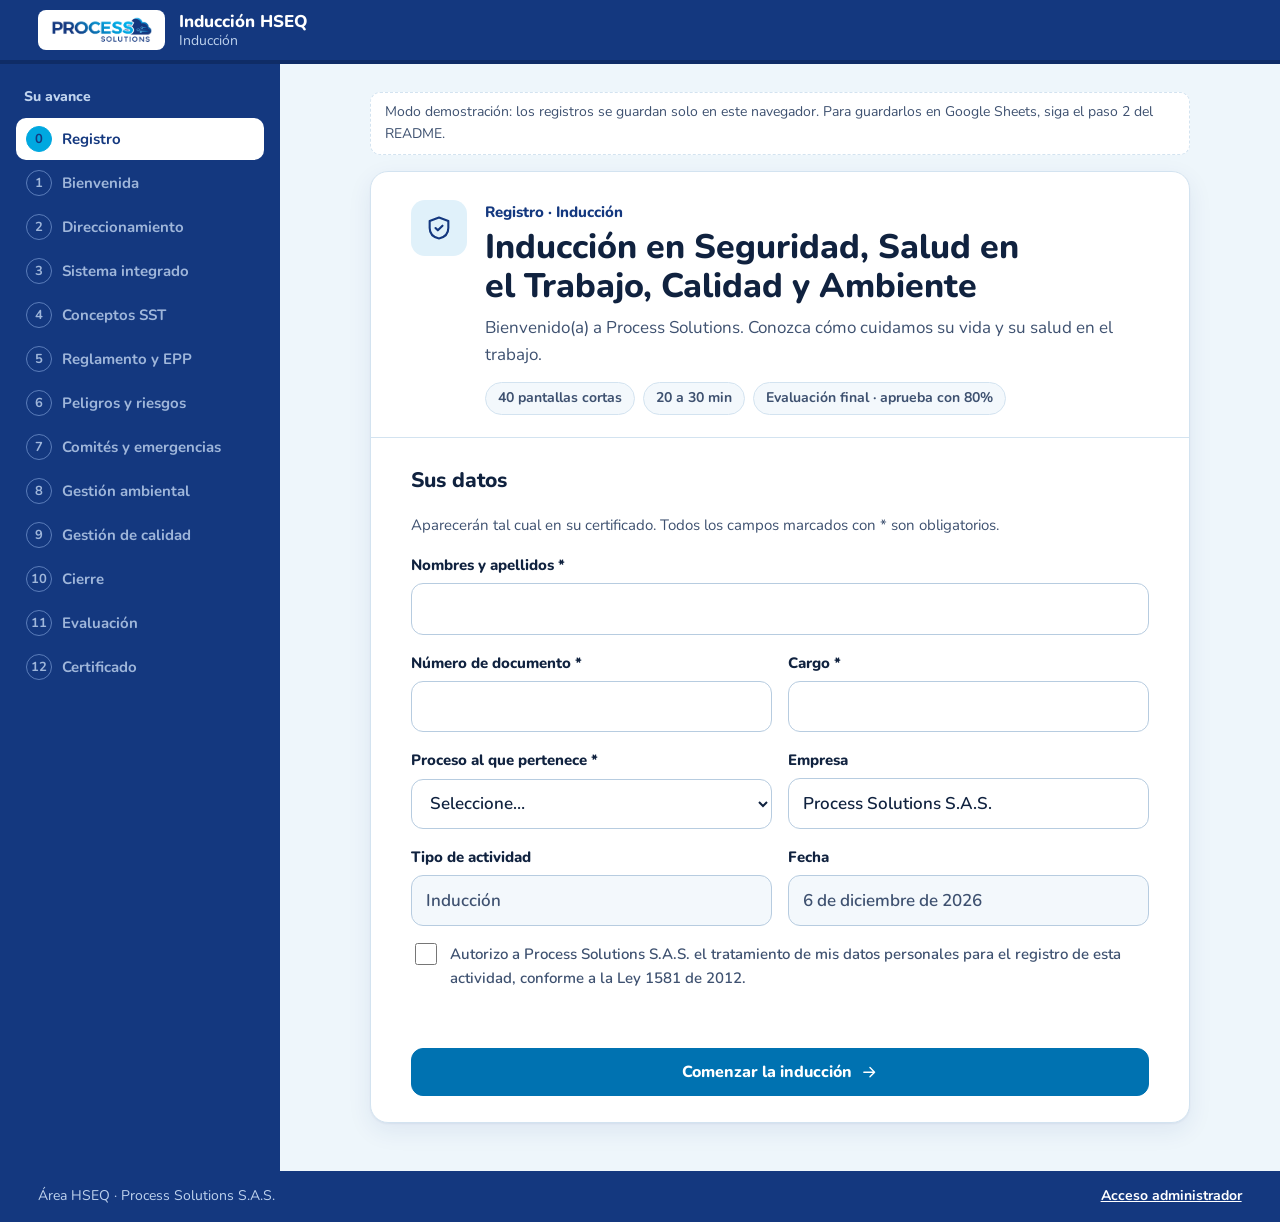
==== index.html @ 6949bd53 "Add files via upload" ====
<!DOCTYPE html>
<html lang="es">
<head>
<meta charset="utf-8">
<meta name="viewport" content="width=device-width, initial-scale=1">
<title>Inducción HSEQ · Process Solutions</title>
<link rel="icon" href="img/logo.png">
<link rel="preconnect" href="https://fonts.googleapis.com">
<link rel="preconnect" href="https://fonts.gstatic.com" crossorigin>
<link href="https://fonts.googleapis.com/css2?family=Nunito:wght@500;600;700;800;900&display=swap" rel="stylesheet">
<link rel="stylesheet" href="css/estilos.css">
</head>
<body>
  <header class="barra">
    <img src="img/logo.png" alt="Process Solutions" class="logo">
    <div class="barra-txt"><b>Inducción HSEQ</b><span id="barraTipo">Inducción</span></div>
    <span class="barra-paso" id="barraPaso"></span>
  </header>
  <div class="progreso" aria-hidden="true"><span id="progreso"></span></div>

  <div class="layout">
    <aside class="lateral" id="lateral" aria-label="Avance de la inducción"></aside>
    <div class="principal">
      <div id="avisoDemo" class="aviso-demo" hidden>Modo demostración: los registros se guardan solo en este navegador. Para guardarlos en Google Sheets, siga el paso 2 del README.</div>
      <main id="app" tabindex="-1"></main>
    </div>
  </div>

  <footer class="pie">
    <span>Área HSEQ · Process Solutions S.A.S.</span>
    <a href="admin.html" class="pie-admin">Acceso administrador</a>
  </footer>

  <script src="js/config.js"></script>
  <script src="js/contenido.js"></script>
  <script src="js/evaluacion.js"></script>
  <script src="js/comun.js"></script>
  <script src="js/app.js"></script>
</body>
</html>
---- css/estilos.css ----
/*
  VOICE: clara y amable, como una buena inducción en persona: se lee sin esfuerzo.
  IDEA: un cuaderno de inducción. A la izquierda, el índice de avance en azul marino; a la derecha, la hoja blanca.
  PICTURE: cada tema es una ficha con su propia gráfica (mapa de procesos, PHVA, residuos, sellos), todo en un solo estilo.
  COLOUR and TYPE: gama del logo Process: azul marino #14387F, azul medio #0072B1, cian #00A8E0, blancos y celestes claros; Nunito.
  LAYOUT: barra superior negra, índice lateral negro de 280px, hoja de lectura de 820px; en celular, una sola columna.
*/
:root{
  color-scheme:light dark;
  /* Gama del logo Process Solutions */
  --navy:#14387F;--azul:#14387F;--medio:#0072B1;--cian:#00A8E0;
  --bg:light-dark(#EEF6FB,#0B1A33);
  --papel:light-dark(#FFFFFF,#11264A);
  --papel2:light-dark(#F3F8FC,#173158);
  --linea:light-dark(#D3E3F0,#24416E);
  --ink:light-dark(#10223F,#E8F1FA);
  --ink2:light-dark(#3E5170,#B4C6E0);
  --acento:light-dark(#14387F,#8FD8F5);
  --acento-bg:light-dark(#E0F1FA,#173E6B);
  --boton:light-dark(#0072B1,#0088C8);
  --ok:light-dark(#1E6B42,#7BD3A2);--okbg:light-dark(#E1F2E6,#1D3A2A);
  --mal:light-dark(#A3261D,#FF9C8F);--malbg:light-dark(#FBE5E1,#45231F);
  --sombra:0 1px 2px light-dark(rgba(20,56,127,.06),rgba(0,0,0,.4)),0 8px 24px light-dark(rgba(20,56,127,.08),rgba(0,0,0,.35));
}
:root[data-theme=light]{color-scheme:light}:root[data-theme=dark]{color-scheme:dark}
*{box-sizing:border-box;min-width:0}
html{scroll-padding-top:90px}
body{margin:0;background:var(--bg);color:var(--ink);font:17px/1.6 Nunito,system-ui,"Segoe UI",sans-serif;overflow-x:clip;min-height:100vh;display:flex;flex-direction:column}
.ico{width:1.15em;height:1.15em;flex:none;vertical-align:-.2em}
button{font:inherit}

/* ---------- Barra superior (negro) ---------- */
.barra{display:flex;align-items:center;gap:14px;padding:10px max(3vw,16px);background:#14387F;color:#FFFFFF;position:sticky;top:0;z-index:10}
.logo{height:40px;width:auto;background:#FFFFFF;border-radius:8px;padding:4px 8px}
.barra-txt{display:flex;flex-direction:column;line-height:1.25;flex:1}
.barra-txt b{font-weight:800;font-size:17px}
.barra-txt span{font-size:14px;color:#BFD3EE}
.barra-paso{font-size:15px;font-weight:700;color:#BFD3EE;white-space:nowrap}
.progreso{height:4px;background:#0F2C66;position:sticky;top:60px;z-index:10}
.progreso span{display:block;height:100%;width:0;background:linear-gradient(90deg,#00A8E0,#5FD0F3);transition:width .4s ease}

/* ---------- Estructura ---------- */
.layout{flex:1;display:grid;grid-template-columns:280px minmax(0,1fr);background:linear-gradient(90deg,#14387F 280px,transparent 280px)}
.lateral{background:#14387F;color:#FFFFFF;padding:22px 16px;position:sticky;top:64px;align-self:start;height:calc(100vh - 64px);overflow:auto}
.principal{padding:28px max(3vw,16px) 48px}
#app{max-width:820px;margin:0 auto;outline:none}
.aviso-demo{max-width:820px;margin:0 auto 16px;background:var(--papel);border:1px dashed var(--linea);color:var(--ink2);border-radius:10px;padding:8px 14px;font-size:14px}
.pie{display:flex;justify-content:space-between;gap:12px;flex-wrap:wrap;background:#14387F;color:#BFD3EE;font-size:14px;padding:14px max(3vw,16px)}
.pie-admin{color:#FFFFFF;font-weight:700}
.pie-admin:hover{color:#8FD8F5}

/* Índice lateral */
.lat-tit{margin:0 0 10px 8px;font-size:14px;font-weight:800;color:#BFD3EE}
.pasos-lat{list-style:none;margin:0;padding:0;display:grid;gap:2px}
.pasos-lat span,.pasos-lat button{display:flex;align-items:center;gap:10px;width:100%;padding:8px 10px;border-radius:10px;color:#9FB6DA;font-size:15px;font-weight:700;background:none;border:0;text-align:left;line-height:1.3}
.pasos-lat button{cursor:pointer;color:#FFFFFF}
.pasos-lat button:hover{background:#1C4793}
.pasos-lat i{display:grid;place-items:center;width:26px;height:26px;border-radius:50%;border:1.5px solid #5B7DBA;font-style:normal;font-size:13px;flex:none}
.pasos-lat .hecho span,.pasos-lat .hecho button{color:#FFFFFF}
.pasos-lat .hecho i{background:#FFFFFF;border-color:#FFFFFF;color:#14387F}
.pasos-lat .hecho i .ico{width:15px;height:15px}
.pasos-lat .actual span,.pasos-lat .actual button{background:#FFFFFF;color:#14387F}
.pasos-lat .actual i{background:var(--cian);border-color:var(--cian);color:#14387F}

/* ---------- Tarjeta (hoja de marfil) ---------- */
.tarjeta{background:var(--papel);border:1px solid var(--linea);border-radius:18px;box-shadow:var(--sombra);overflow:hidden}
.cab{display:flex;gap:18px;align-items:flex-start;padding:28px clamp(20px,4vw,40px) 22px;border-bottom:1px solid var(--linea)}
.cab>div{flex:1}
.cab-ico{order:-1;display:grid;place-items:center;width:56px;height:56px;border-radius:14px;background:var(--acento-bg);color:var(--acento);flex:none}
.cab-ico .ico{width:28px;height:28px}
.cab.ok .cab-ico{background:var(--okbg);color:var(--ok)}
.cab.mal .cab-ico{background:var(--malbg);color:var(--mal)}
.etiqueta,.pill{display:block;margin:0 0 4px;font-size:15px;font-weight:800;color:var(--acento);background:none;padding:0}
.cab h1{font-size:clamp(26px,3.6vw,34px);line-height:1.15;margin:0;font-weight:800;color:var(--ink);text-wrap:balance}
.cab p{margin:8px 0 0;color:var(--ink2)}
.cab .etiqueta,.cab .pill{margin:0 0 4px}
.chips{display:flex;flex-wrap:wrap;gap:8px;margin-top:14px}
.chips span{font-size:14px;font-weight:700;background:var(--papel2);border:1px solid var(--linea);border-radius:999px;padding:4px 12px;color:var(--ink2)}

.cuerpo{padding:26px clamp(20px,4vw,40px)}
.intro{font-size:18px;margin:0 0 20px;color:var(--ink)}
.cita{margin:0 0 20px;padding:4px 0 4px 22px;border-left:4px solid var(--cian);font-size:clamp(18px,2.3vw,21px);font-weight:700;line-height:1.55;color:var(--ink)}

.items{list-style:none;margin:0;padding:0;display:grid;gap:10px}
.item{display:flex;gap:14px;align-items:flex-start;padding:14px 16px;border:1px solid var(--linea);border-radius:14px;background:var(--papel2);animation:sube .4s ease both;animation-delay:var(--d)}
.item b{display:block;font-weight:800;font-size:17px;color:var(--ink)}
.item p{margin:2px 0 0;color:var(--ink2)}
.item-ico{display:grid;place-items:center;width:36px;height:36px;border-radius:10px;background:#14387F;color:#FFFFFF;flex:none;font-weight:800}
.pasos{counter-reset:p}
.pasos .item{position:relative}
.pasos .item:not(:last-child)::after{content:"";position:absolute;left:33px;top:52px;bottom:-12px;width:2px;background:var(--linea)}
.pasos .item-ico{border-radius:50%;background:var(--medio);color:#fff}

.cols{display:grid;grid-template-columns:repeat(2,minmax(0,1fr));gap:14px}
.col{border:1px solid var(--linea);border-radius:14px;padding:16px 18px;background:var(--papel2)}
.col:first-child{border-top:4px solid #14387F}
.col:last-child{border-top:4px solid var(--cian)}
.col h3{margin:0 0 8px;font-size:18px;font-weight:800;color:var(--ink)}
.col ul{margin:0;padding-left:20px}.col li{margin:5px 0;color:var(--ink2)}
.col li::marker{color:var(--ink)}

/* ---------- Componentes gráficos ---------- */
.clientes{display:grid;grid-template-columns:repeat(auto-fill,minmax(150px,1fr));gap:10px}
.cliente{display:grid;place-items:center;align-content:center;text-align:center;gap:2px;min-height:96px;padding:12px;border:1px solid var(--linea);border-radius:14px;background:#FFFFFF;color:#14387F}
.cliente b{font-size:18px;font-weight:800;line-height:1.2}
.cliente small{font-size:13px;color:#4A5B75}
.cliente img{max-height:48px;max-width:100%;object-fit:contain}
.cliente.con-logo b{position:absolute;width:1px;height:1px;overflow:hidden;clip:rect(0 0 0 0)}

.acred{display:grid;grid-template-columns:repeat(2,minmax(0,1fr));gap:12px}
.sello{display:flex;gap:14px;align-items:flex-start;padding:16px;border:1px solid var(--linea);border-radius:14px;background:var(--papel2)}
.sello-ico{display:grid;place-items:center;width:46px;height:46px;border-radius:50%;background:linear-gradient(135deg,var(--cian),var(--azul));color:#fff;flex:none}
.sello b{display:block;font-size:19px;font-weight:800}
.sello div>span{display:block;font-weight:700;color:var(--ink)}
.sello small{display:block;font-size:14px;color:var(--ink2);margin-top:2px}

.mapa{display:grid;gap:10px}
.mapa-fila{display:grid;grid-template-columns:120px minmax(0,1fr);gap:12px;align-items:center;padding:14px;border-radius:14px;background:var(--papel2);border:1px solid var(--linea)}
.mapa-fila.mision{background:#14387F;border-color:#14387F}
.mapa-et{font-weight:800;font-size:15px;color:var(--ink)}
.mision .mapa-et{color:#FFFFFF}
.mapa-cajas{display:flex;flex-wrap:wrap;gap:8px;align-items:center}
.proc{padding:8px 14px;border-radius:10px;background:var(--papel);border:1px solid var(--linea);font-weight:700;font-size:15px}
.proc.fuerte{background:var(--medio);border-color:var(--medio);color:#fff}
.mapa-nota{grid-column:2;margin:0;font-size:14px;font-weight:700;color:#BFD3EE}
.fl{color:#BFD3EE;display:grid}

.phva{position:relative;display:grid;grid-template-columns:repeat(2,minmax(0,1fr));gap:12px}
.phva-c{display:flex;gap:14px;align-items:flex-start;padding:18px;border-radius:16px;border:1px solid var(--linea);background:var(--papel2)}
.phva-c b{display:block;font-size:19px;font-weight:800}
.phva-c p{margin:2px 0 0;color:var(--ink2);font-size:16px}
.phva-l{display:grid;place-items:center;width:48px;height:48px;border-radius:12px;font-size:24px;font-weight:900;flex:none;background:#14387F;color:#FFFFFF}
.phva-c.c1 .phva-l,.phva-c.c2 .phva-l{background:var(--medio);color:#fff}
.phva-c.c2{order:4}.phva-c.c3{order:3}
.phva-nota{grid-column:1/-1;order:5;display:flex;align-items:center;gap:8px;margin:2px 0 0;font-weight:700;color:var(--acento)}
.residuos{display:grid;grid-template-columns:repeat(3,minmax(0,1fr));gap:12px}
.bolsa{position:relative;padding:26px 16px 18px;border-radius:12px 12px 22px 22px;border:2px solid #151515;background:var(--papel)}
.bolsa-tapa{position:absolute;left:18%;right:18%;top:-9px;height:16px;border-radius:8px;border:2px solid #151515;background:inherit}
.bolsa b{display:block;font-size:19px;font-weight:800}
.bolsa-s{display:block;font-weight:800;font-size:15px;margin-bottom:6px}
.bolsa p{margin:0;font-size:15px}
.bolsa.blanca{background:#FFFFFF;color:#14387F}
.bolsa.verde{background:#1F7A45;border-color:#145530;color:#fff}.bolsa.verde .bolsa-tapa{border-color:#145530}
.bolsa.negra{background:#151515;color:#FFFFFF}.bolsa.negra .bolsa-tapa{border-color:#555}

/* ---------- Navegación y botones ---------- */
.nav{display:flex;justify-content:space-between;align-items:center;gap:12px;padding:16px clamp(20px,4vw,40px) 22px;border-top:1px solid var(--linea);background:var(--papel)}
.nav.sin-borde{border:0;padding:0;background:none}
.nav-cuenta{font-size:15px;font-weight:700;color:var(--ink2)}
.btn{display:inline-flex;align-items:center;justify-content:center;gap:8px;min-height:48px;padding:0 22px;border-radius:12px;border:1.5px solid var(--ink);background:transparent;color:var(--ink);font-weight:800;font-size:16px;cursor:pointer;text-decoration:none;transition:background .15s,transform .15s}
.btn:hover{background:var(--papel2)}
.btn:focus-visible,input:focus-visible,select:focus-visible,textarea:focus-visible,.pasos-lat button:focus-visible{outline:3px solid #00A8E0;outline-offset:2px}
.btn.primario{background:var(--boton);border-color:var(--boton);color:#fff}
.btn.primario:hover{background:#14387F;border-color:#14387F}
.btn.oscuro{border-color:#5B7DBA;color:#FFFFFF}
.btn.oscuro:hover{background:#1C4793}
.btn:disabled{opacity:.6;cursor:wait}
.btn.ancho{width:100%;margin-top:6px}
.btn.chico{min-height:42px;padding:0 14px;font-size:15px}
.btn.mini{min-height:36px;padding:0 12px;font-size:14px;border-radius:9px}

/* ---------- Formularios ---------- */
.form{display:grid;gap:16px}
.sub{font-size:21px;font-weight:800;margin:0;color:var(--ink)}
.ayuda{color:var(--ink2);font-size:15px;margin:0}
.ayuda.centro{text-align:center;padding:0 16px 18px}
label{display:grid;gap:6px;font-weight:800;font-size:15px;color:var(--ink)}
input,select,textarea{font:inherit;font-size:17px;font-weight:600;color:var(--ink);background:light-dark(#FFFFFF,#14387F);border:1.5px solid light-dark(#B7CCE0,#5B7DBA);border-radius:12px;padding:11px 14px;min-height:48px;width:100%}
input:disabled{background:var(--papel2);color:var(--ink2)}
textarea{resize:vertical}
.fila2{display:grid;grid-template-columns:repeat(2,minmax(0,1fr));gap:16px}
.check{display:flex;gap:10px;align-items:flex-start;font-weight:600;font-size:15px;color:var(--ink2)}
.check input{width:22px;height:22px;min-height:0;margin-top:1px;flex:none;accent-color:var(--azul)}
.error{color:var(--mal);font-weight:800;margin:0;min-height:1.2em}
.aviso{background:var(--papel2);border:1px dashed var(--linea);color:var(--ink2);border-radius:12px;padding:10px 14px;margin:0 0 16px;font-size:15px}

/* ---------- Evaluación ---------- */
.preg{border:1px solid var(--linea);border-radius:14px;padding:18px 20px;margin:0 0 14px;background:var(--papel)}
.preg.falta{border-color:var(--mal);box-shadow:0 0 0 3px var(--malbg)}
.preg legend{font-weight:800;font-size:17px;padding:0 6px;display:flex;gap:10px;align-items:flex-start;line-height:1.4}
.num{display:grid;place-items:center;min-width:30px;height:30px;border-radius:8px;background:#14387F;color:#FFFFFF;font-size:15px;flex:none}
.ops{display:grid;gap:8px;margin-top:12px}
.op{display:flex;gap:12px;align-items:flex-start;font-weight:600;font-size:16px;padding:12px 14px;border-radius:12px;background:var(--papel2);border:1.5px solid transparent;cursor:pointer;color:var(--ink)}
.op:hover{border-color:var(--linea)}
.op:has(input:checked){border-color:var(--azul);background:var(--acento-bg)}
.op input{width:22px;height:22px;min-height:0;margin-top:1px;flex:none;accent-color:var(--azul)}
.preg textarea{margin-top:12px}
.eval-pie{position:sticky;bottom:0;background:var(--papel);padding:14px 0 4px;display:grid;gap:8px;border-top:1px solid var(--linea)}
.contador{font-weight:800;color:var(--ink2);font-size:15px}
.repaso{margin:10px 0 0;padding-left:22px}.repaso li{margin:8px 0}

/* ---------- Certificado ---------- */
.cert{background:#FFFFFF;color:#14387F;border-radius:12px;padding:12px;border:1px solid #D3E3F0}
.cert-marco{border:2px solid #14387F;outline:1px solid #00A8E0;outline-offset:-8px;border-radius:8px;padding:clamp(20px,4vw,42px);text-align:center;background:linear-gradient(90deg,#14387F,#0072B1 60%,#00A8E0) top/100% 10px no-repeat,#FFFFFF}
.cert-top{display:flex;justify-content:space-between;align-items:center;gap:10px;flex-wrap:wrap}
.cert-logo{height:46px}
.cert-cod{font-size:13px;color:#4A5B75;font-weight:700}
.cert-sup{font-size:16px;font-weight:800;color:#14387F;margin:20px 0 6px}
.cert-txt{margin:6px auto;max-width:60ch;font-size:16px}
.cert-nombre{font-size:clamp(28px,4.5vw,42px);font-weight:900;color:#14387F;margin:6px 0 8px;line-height:1.1;text-wrap:balance}
.cert-curso{font-size:clamp(18px,2.4vw,22px);font-weight:800;color:#14387F;margin:8px auto;max-width:34ch;text-wrap:balance}
.cert-pie{display:flex;justify-content:space-between;align-items:flex-end;gap:16px;margin-top:30px;flex-wrap:wrap}
.cert-firma{display:grid;gap:2px;text-align:center;min-width:200px}
.cert-firma .linea{display:block;height:1px;background:#14387F;margin-bottom:6px}
.cert-firma small{color:#4A5B75}
.cert-sello{display:grid;place-items:center;align-content:center;width:96px;height:96px;border-radius:50%;background:linear-gradient(135deg,#00A8E0,#14387F);color:#fff}
.cert-sello b{font-size:22px;line-height:1}.cert-sello small{font-size:12px;font-weight:800}

/* ---------- Panel de administración ---------- */
.contenedor-admin{flex:1;width:100%;max-width:1240px;margin:0 auto;padding:26px max(3vw,16px) 48px}
.admin .aviso-demo{max-width:1240px;margin:16px auto 0;width:calc(100% - 2*max(3vw,16px))}
.login{max-width:460px;margin:30px auto}
.cargando,.vacio{color:var(--ink2);text-align:center;padding:24px}
.titulo-panel{display:flex;justify-content:space-between;align-items:flex-end;gap:16px;flex-wrap:wrap;margin-bottom:18px}
.titulo-panel h1{margin:0 0 4px;font-size:clamp(28px,3.5vw,36px);font-weight:800;line-height:1.15}
.enlaces{display:grid;grid-template-columns:repeat(2,minmax(0,1fr));gap:12px;margin-bottom:14px}
.enlace{background:#14387F;color:#FFFFFF;border-radius:14px;padding:14px 16px;display:grid;grid-template-columns:minmax(0,1fr) auto;gap:4px 10px;align-items:center}
.enlace b{grid-column:1/-1;font-size:15px}
.enlace code{font-size:14px;overflow-wrap:anywhere;color:#8FD8F5}
.enlace .btn{border-color:#5B7DBA;color:#FFFFFF}
.enlace .btn:hover{background:#1C4793}
.kpis{display:grid;grid-template-columns:repeat(4,minmax(0,1fr));gap:12px;margin-bottom:14px}
.kpi{background:var(--papel);border:1px solid var(--linea);border-radius:16px;padding:16px;display:flex;gap:12px;align-items:center}
.kpi b{display:block;font-size:clamp(24px,3vw,32px);font-weight:900;line-height:1.1}
.kpi small{color:var(--ink2);font-weight:700;font-size:14px}
.kpi-ico{display:grid;place-items:center;width:46px;height:46px;border-radius:12px;background:var(--acento-bg);color:var(--acento);flex:none}
.grid2{display:grid;grid-template-columns:repeat(2,minmax(0,1fr));gap:14px;margin-bottom:14px}
.caja{background:var(--papel);border:1px solid var(--linea);border-radius:16px;padding:18px}
.barras{display:grid;gap:12px;margin-top:12px}
.barra-fila{display:grid;grid-template-columns:minmax(0,1.3fr) minmax(0,1fr) auto;gap:10px;align-items:center;font-size:15px}
.barra-et{white-space:nowrap;overflow:hidden;text-overflow:ellipsis;font-weight:700}
.barra-pista{height:12px;border-radius:99px;background:var(--papel2);border:1px solid var(--linea);overflow:hidden}
.barra-pista span{display:block;height:100%;background:linear-gradient(90deg,var(--cian),var(--medio))}
.barra-pista.mal span{background:#E0703A}
.barra-val{font-weight:800;white-space:nowrap;text-align:right}.barra-val small{color:var(--ink2);font-weight:600}
.filtros{display:flex;flex-wrap:wrap;gap:10px}
.filtros label{font-size:14px;flex:1 1 150px}.filtros .crece{flex:3 1 260px}
.filtros-pie{display:flex;justify-content:space-between;align-items:center;gap:10px;flex-wrap:wrap;margin:12px 0}
.acciones{display:flex;gap:8px;flex-wrap:wrap}
.scroll{overflow-x:auto}
.tabla{width:100%;border-collapse:collapse;font-size:15px}
.tabla th{text-align:left;font-size:14px;color:var(--ink2);font-weight:800;padding:10px 8px;border-bottom:2px solid var(--ink);white-space:nowrap}
.tabla td{padding:11px 8px;border-bottom:1px solid var(--linea);vertical-align:middle}
.tabla tbody tr:hover{background:var(--papel2)}
.tabla .der{text-align:right}.nw{white-space:nowrap}
.estado{display:inline-block;font-size:13px;font-weight:800;border-radius:99px;padding:3px 10px;white-space:nowrap}
.estado.si{background:var(--okbg);color:var(--ok)}.estado.no{background:var(--malbg);color:var(--mal)}
.modal{position:fixed;inset:0;background:rgba(21,21,21,.7);display:grid;place-items:center;padding:16px;z-index:20}
.modal[hidden]{display:none}
.modal-caja{background:var(--papel);border-radius:18px;max-width:900px;width:100%;max-height:92vh;overflow:auto;padding-top:16px}
.modal-caja>div:first-child{padding:0 16px}
.detalle h2{margin:0 0 4px}.detalle ol{padding-left:22px}.detalle li{margin:12px 0}.detalle li p{margin:4px 0 0;color:var(--ink2);white-space:pre-wrap}

.entra{animation:sube .35s ease both}
@keyframes sube{from{opacity:0;transform:translateY(8px)}to{opacity:1;transform:none}}
@media (prefers-reduced-motion:reduce){.entra,.item{animation:none}.progreso span,.btn{transition:none}}

/* ---------- Pantallas medianas y celular ---------- */
@media (max-width:980px){
  .layout{grid-template-columns:minmax(0,1fr);background:none}
  .lateral{display:none}
  .kpis{grid-template-columns:repeat(2,minmax(0,1fr))}
  .grid2,.enlaces{grid-template-columns:minmax(0,1fr)}
}
@media (max-width:640px){
  body{font-size:16px}
  .cols,.fila2,.acred,.residuos,.phva{grid-template-columns:minmax(0,1fr)}
  .phva-c.c2,.phva-c.c3{order:0}
  .mapa-fila{grid-template-columns:minmax(0,1fr)}.mapa-nota{grid-column:1}
  .clientes{grid-template-columns:repeat(2,minmax(0,1fr))}
  .cab{gap:14px;padding-top:22px}.cab-ico{width:44px;height:44px}.cab-ico .ico{width:22px;height:22px}
  .barra-paso,.nav-cuenta{display:none}.logo{height:34px}
  .nav .btn{flex:1;padding:0 12px}
  .kpi{padding:12px;gap:8px}.kpi-ico{width:36px;height:36px}
  .barra-fila{grid-template-columns:minmax(0,1fr) auto}.barra-pista{grid-column:1/-1;grid-row:2}
  table{font-size:14px}.stack thead{display:none}.stack tr{display:grid;padding-block:10px;border-bottom:1px solid var(--linea)}
  .stack td{display:flow-root;border:0;padding:3px 0;padding-inline-start:7.5em;text-align:start}
  .stack td::before{content:attr(data-l);float:inline-start;width:7em;margin-inline-start:-7.5em;color:var(--ink2);font-weight:700}
  .stack td:empty{display:none}.tabla .der{text-align:start}
}

/* ---------- Impresión: solo el certificado ---------- */
@media print{
  @page{size:landscape;margin:10mm}
  body{background:#fff}
  body *{visibility:hidden}
  .cert,.cert *{visibility:visible}
  .cert{position:absolute;inset:0;border:0;padding:0}
  .admin:not(.imprime-modal) .cert{display:none}
  .modal{position:static;background:none}.modal-caja{max-height:none;overflow:visible}
}
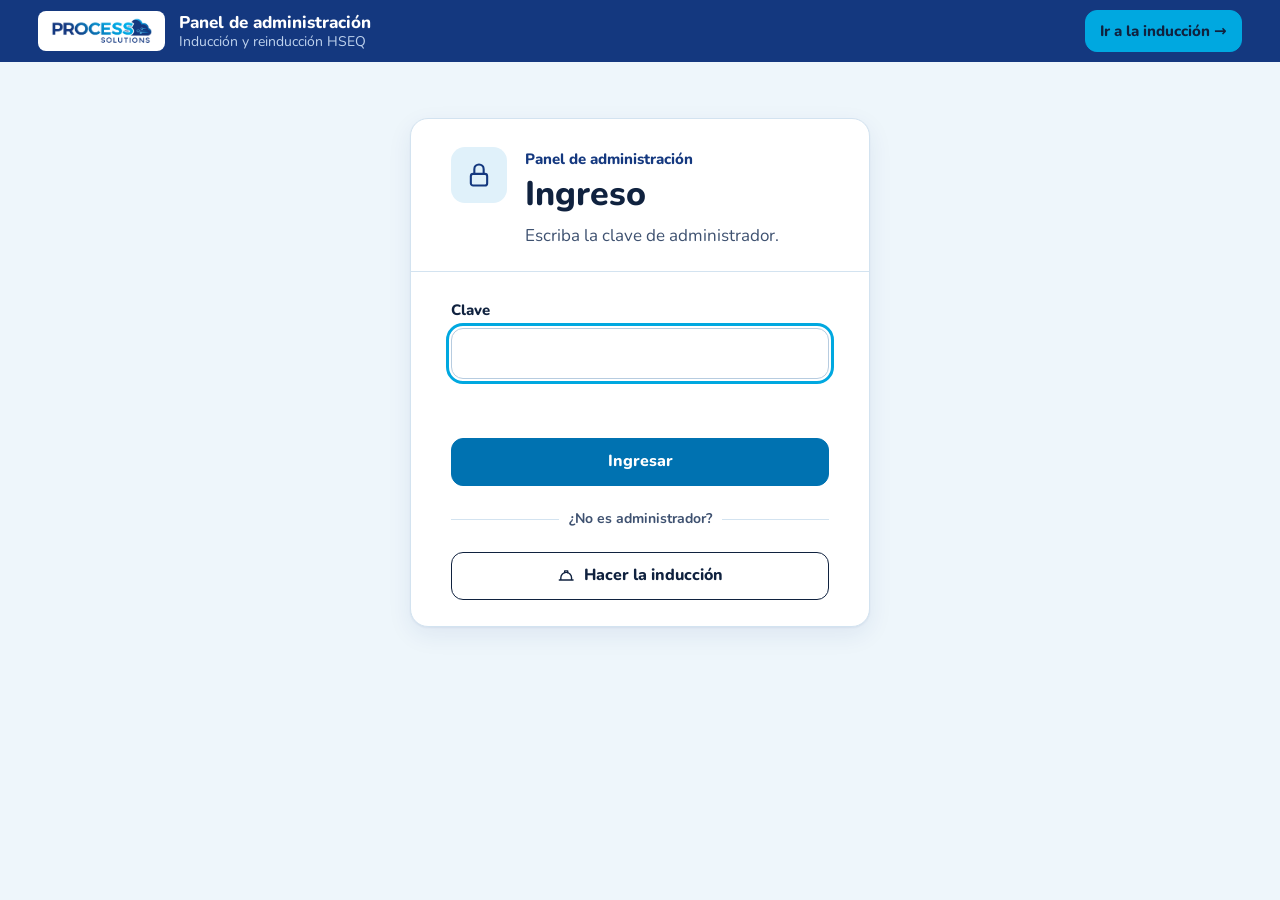
==== commit e6dfcc5d: "Add files via upload" ====
--- a/index.html
+++ b/index.html
@@ -3,38 +3,41 @@
 <head>
 <meta charset="utf-8">
 <meta name="viewport" content="width=device-width, initial-scale=1">
-<title>Inducción HSEQ · Process Solutions</title>
+<meta name="robots" content="noindex">
+<title>Panel HSEQ · Process Solutions</title>
 <link rel="icon" href="img/logo.png">
+<script>
+  // Enlaces antiguos (…/?tipo=reinduccion) siguen llevando a la inducción
+  if (/[?&]tipo=/.test(location.search)) location.replace("induccion.html" + location.search);
+</script>
 <link rel="preconnect" href="https://fonts.googleapis.com">
 <link rel="preconnect" href="https://fonts.gstatic.com" crossorigin>
 <link href="https://fonts.googleapis.com/css2?family=Nunito:wght@500;600;700;800;900&display=swap" rel="stylesheet">
 <link rel="stylesheet" href="css/estilos.css">
 </head>
-<body>
+<body class="admin">
   <header class="barra">
     <img src="img/logo.png" alt="Process Solutions" class="logo">
-    <div class="barra-txt"><b>Inducción HSEQ</b><span id="barraTipo">Inducción</span></div>
-    <span class="barra-paso" id="barraPaso"></span>
+    <div class="barra-txt"><b>Panel de administración</b><span>Inducción y reinducción HSEQ</span></div>
+    <a class="btn chico ir-induccion" href="induccion.html">Ir a la inducción →</a>
+    <button class="btn chico oscuro" id="bSalir" hidden>Salir</button>
   </header>
-  <div class="progreso" aria-hidden="true"><span id="progreso"></span></div>
-
-  <div class="layout">
-    <aside class="lateral" id="lateral" aria-label="Avance de la inducción"></aside>
-    <div class="principal">
-      <div id="avisoDemo" class="aviso-demo" hidden>Modo demostración: los registros se guardan solo en este navegador. Para guardarlos en Google Sheets, siga el paso 2 del README.</div>
-      <main id="app" tabindex="-1"></main>
+  <div id="avisoDemo" class="aviso-demo" hidden>Modo demostración: se muestran los registros de este navegador. Clave: <b>demo</b>.</div>
+  <main id="panel" class="contenedor-admin"></main>
+  <div id="modal" class="modal" hidden>
+    <div class="modal-caja" role="dialog" aria-modal="true" aria-label="Certificado">
+      <div id="modalCuerpo"></div>
+      <nav class="nav">
+        <button class="btn" id="bCerrar">Cerrar</button>
+        <button class="btn primario" id="bImprimir">Descargar PDF</button>
+      </nav>
     </div>
   </div>
-
-  <footer class="pie">
-    <span>Área HSEQ · Process Solutions S.A.S.</span>
-    <a href="admin.html" class="pie-admin">Acceso administrador</a>
-  </footer>
-
   <script src="js/config.js"></script>
   <script src="js/contenido.js"></script>
   <script src="js/evaluacion.js"></script>
   <script src="js/comun.js"></script>
-  <script src="js/app.js"></script>
+  <script src="js/editor.js"></script>
+  <script src="js/admin.js"></script>
 </body>
 </html>
--- a/css/estilos.css
+++ b/css/estilos.css
@@ -24,6 +24,7 @@
 }
 :root[data-theme=light]{color-scheme:light}:root[data-theme=dark]{color-scheme:dark}
 *{box-sizing:border-box;min-width:0}
+[hidden]{display:none!important}
 html{scroll-padding-top:90px}
 body{margin:0;background:var(--bg);color:var(--ink);font:17px/1.6 Nunito,system-ui,"Segoe UI",sans-serif;overflow-x:clip;min-height:100vh;display:flex;flex-direction:column}
 .ico{width:1.15em;height:1.15em;flex:none;vertical-align:-.2em}
@@ -101,10 +102,10 @@
 
 /* ---------- Componentes gráficos ---------- */
 .clientes{display:grid;grid-template-columns:repeat(auto-fill,minmax(150px,1fr));gap:10px}
-.cliente{display:grid;place-items:center;align-content:center;text-align:center;gap:2px;min-height:96px;padding:12px;border:1px solid var(--linea);border-radius:14px;background:#FFFFFF;color:#14387F}
+.cliente{display:grid;place-items:center;align-content:center;text-align:center;gap:2px;min-height:118px;padding:12px;border:1px solid var(--linea);border-radius:14px;background:#FFFFFF;color:#14387F}
 .cliente b{font-size:18px;font-weight:800;line-height:1.2}
 .cliente small{font-size:13px;color:#4A5B75}
-.cliente img{max-height:48px;max-width:100%;object-fit:contain}
+.cliente img{height:60px;width:100%;object-fit:contain;margin-bottom:6px}
 .cliente.con-logo b{position:absolute;width:1px;height:1px;overflow:hidden;clip:rect(0 0 0 0)}
 
 .acred{display:grid;grid-template-columns:repeat(2,minmax(0,1fr));gap:12px}
@@ -207,6 +208,61 @@
 .cert-sello b{font-size:22px;line-height:1}.cert-sello small{font-size:12px;font-weight:800}
 
 /* ---------- Panel de administración ---------- */
+.btn.ir-induccion{background:#00A8E0;border-color:#00A8E0;color:#10223F}
+.btn.ir-induccion:hover{background:#5FD0F3}
+.login-sep{display:flex;align-items:center;gap:10px;color:var(--ink2);font-size:14px;font-weight:700;margin-top:6px}
+.login-sep::before,.login-sep::after{content:"";flex:1;height:1px;background:var(--linea)}
+.pestanas{display:flex;gap:6px;margin:0 0 16px;border-bottom:2px solid var(--linea)}
+.pestanas button{display:inline-flex;align-items:center;gap:8px;min-height:46px;padding:0 18px;border:0;background:none;color:var(--ink2);font-weight:800;font-size:16px;cursor:pointer;border-bottom:3px solid transparent;margin-bottom:-2px}
+.pestanas button[aria-selected=true]{color:var(--acento);border-bottom-color:var(--cian)}
+.pestanas button:hover{color:var(--ink)}
+.kpis.kpis-3{grid-template-columns:repeat(3,minmax(0,1fr))}
+.ed-ajustes{display:flex;flex-wrap:wrap;gap:12px 24px;align-items:flex-end;margin-bottom:14px}
+.ed-ajustes .ayuda{flex-basis:100%}
+.ed-min{max-width:240px}
+.ed-lista{display:grid;gap:12px}
+.ed-preg{background:var(--papel);border:1px solid var(--linea);border-left:4px solid var(--cian);border-radius:14px;padding:16px;display:grid;gap:12px}
+.ed-preg.inactiva{opacity:.6;border-left-color:var(--linea)}
+.ed-preg.con-error{border-left-color:var(--mal)}
+.ed-cab{display:flex;align-items:center;gap:10px;flex-wrap:wrap}
+.ed-cab select{width:auto;min-height:40px;padding:6px 10px;font-size:15px}
+.ed-act{margin-right:auto}
+.ed-herr{display:flex;gap:6px}
+.ed-herr .btn.mini{min-width:36px}
+.ed-et{margin:0 0 6px;font-weight:800;font-size:15px}.ed-et small{color:var(--ink2);font-weight:600}
+.ed-ops{display:grid;gap:8px}.ed-ops>.btn{justify-self:start}
+.ed-op{display:flex;align-items:center;gap:8px;padding:6px 8px;border-radius:10px;border:1.5px solid transparent;background:var(--papel2)}
+.ed-op.ok{border-color:var(--ok);background:var(--okbg)}
+.ed-op input.ed-op-txt{min-height:40px;padding:8px 10px;font-size:16px}
+.ed-marca{display:flex;align-items:center;gap:4px;font-weight:800;cursor:pointer}
+.ed-marca input,.ed-vf input{width:20px;height:20px;min-height:0;accent-color:var(--ok)}
+.ed-vf{display:flex;gap:10px;flex-wrap:wrap}.ed-vf .ed-op{padding:10px 14px;font-weight:700;cursor:pointer}
+.ed-claves{display:grid;gap:10px}.ed-claves small{font-weight:600;color:var(--ink2)}
+.ed-pie{display:flex;flex-wrap:wrap;gap:10px 20px;align-items:center;padding-top:10px;border-top:1px dashed var(--linea)}
+.ed-peso{display:flex;align-items:center;gap:8px}.ed-peso input{width:86px;min-height:40px;padding:6px 10px}
+.ed-errores{margin:0;padding:8px 12px 8px 28px;border-radius:10px;background:var(--malbg);color:var(--mal);font-weight:700;font-size:15px}
+.ed-agregar{margin-top:14px;border-style:dashed}
+.ed-barra{position:sticky;bottom:12px;margin-top:16px;display:flex;align-items:center;gap:10px;flex-wrap:wrap;padding:12px 16px;border-radius:14px;background:#14387F;color:#fff;box-shadow:var(--sombra);z-index:5}
+.ed-barra span{flex:1;font-weight:800}
+.ed-barra .btn:not(.primario){border-color:#5B7DBA;color:#fff}
+.ed-barra .btn.primario{background:#00A8E0;border-color:#00A8E0;color:#10223F}
+.btn.peligro{border-color:light-dark(#D9A39B,#7A3A33);color:var(--mal)}
+.btn.peligro:hover{background:var(--malbg)}
+.btn.peligro-lleno{background:#B3261E;border-color:#B3261E;color:#fff}
+.btn.peligro-lleno:hover{background:#8C1D17}
+.btn.mini .ico{width:16px;height:16px}
+.col-sel{width:36px}
+.col-sel input{width:20px;height:20px;min-height:0;accent-color:var(--azul);cursor:pointer}
+.tabla tr.marcada{background:var(--acento-bg)}
+.barra-sel{display:flex;align-items:center;gap:10px;flex-wrap:wrap;margin:0 0 12px;padding:10px 14px;border-radius:12px;background:var(--acento-bg);font-weight:800}
+.barra-sel span{flex:1}
+.confirmar{text-align:center;padding:8px 8px 20px}
+.confirmar .nav{justify-content:center;margin-top:8px}
+.conf-ico{display:inline-grid;place-items:center;width:56px;height:56px;border-radius:50%;background:var(--malbg);color:var(--mal);margin-bottom:6px}
+.conf-ico .ico{width:28px;height:28px}
+.confirmar .aviso{text-align:left}
+.toast{position:fixed;left:50%;bottom:24px;transform:translate(-50%,20px);opacity:0;background:#14387F;color:#fff;padding:12px 18px;border-radius:12px;font-weight:800;box-shadow:var(--sombra);transition:.25s;z-index:30;pointer-events:none}
+.toast.ver{opacity:1;transform:translate(-50%,0)}
 .contenedor-admin{flex:1;width:100%;max-width:1240px;margin:0 auto;padding:26px max(3vw,16px) 48px}
 .admin .aviso-demo{max-width:1240px;margin:16px auto 0;width:calc(100% - 2*max(3vw,16px))}
 .login{max-width:460px;margin:30px auto}
@@ -257,12 +313,15 @@
 
 /* ---------- Pantallas medianas y celular ---------- */
 @media (max-width:980px){
+  .kpis.kpis-3{grid-template-columns:minmax(0,1fr)}
   .layout{grid-template-columns:minmax(0,1fr);background:none}
   .lateral{display:none}
   .kpis{grid-template-columns:repeat(2,minmax(0,1fr))}
   .grid2,.enlaces{grid-template-columns:minmax(0,1fr)}
 }
 @media (max-width:640px){
+  .admin .barra-txt{visibility:hidden}.admin .barra .btn.chico{padding:0 10px;font-size:14px}
+  .ed-cab select{flex:1}.ed-act{margin-right:0}.ed-herr{width:100%;justify-content:flex-end}
   body{font-size:16px}
   .cols,.fila2,.acred,.residuos,.phva{grid-template-columns:minmax(0,1fr)}
   .phva-c.c2,.phva-c.c3{order:0}
@@ -277,6 +336,7 @@
   .stack td{display:flow-root;border:0;padding:3px 0;padding-inline-start:7.5em;text-align:start}
   .stack td::before{content:attr(data-l);float:inline-start;width:7em;margin-inline-start:-7.5em;color:var(--ink2);font-weight:700}
   .stack td:empty{display:none}.tabla .der{text-align:start}
+  .stack td.col-sel{padding-inline-start:0}.stack td.col-sel::before{display:none}
 }
 
 /* ---------- Impresión: solo el certificado ---------- */
